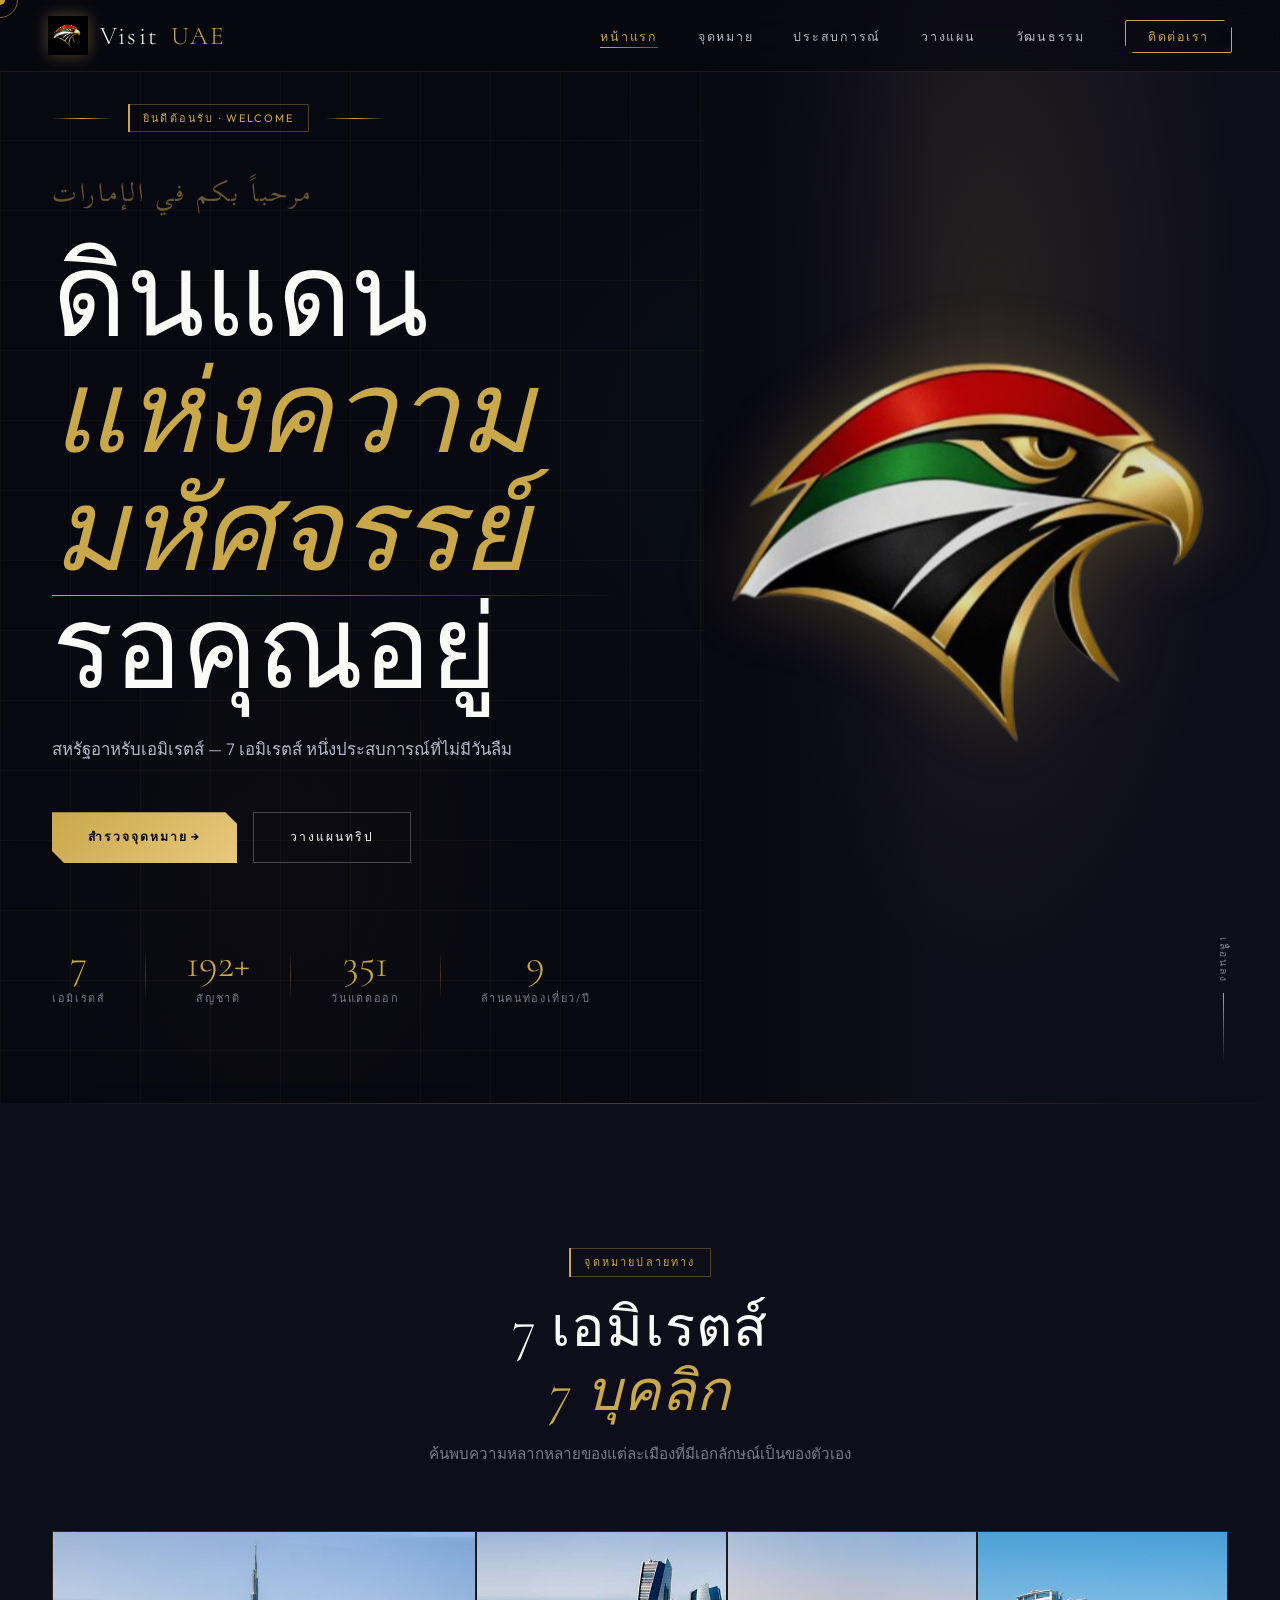
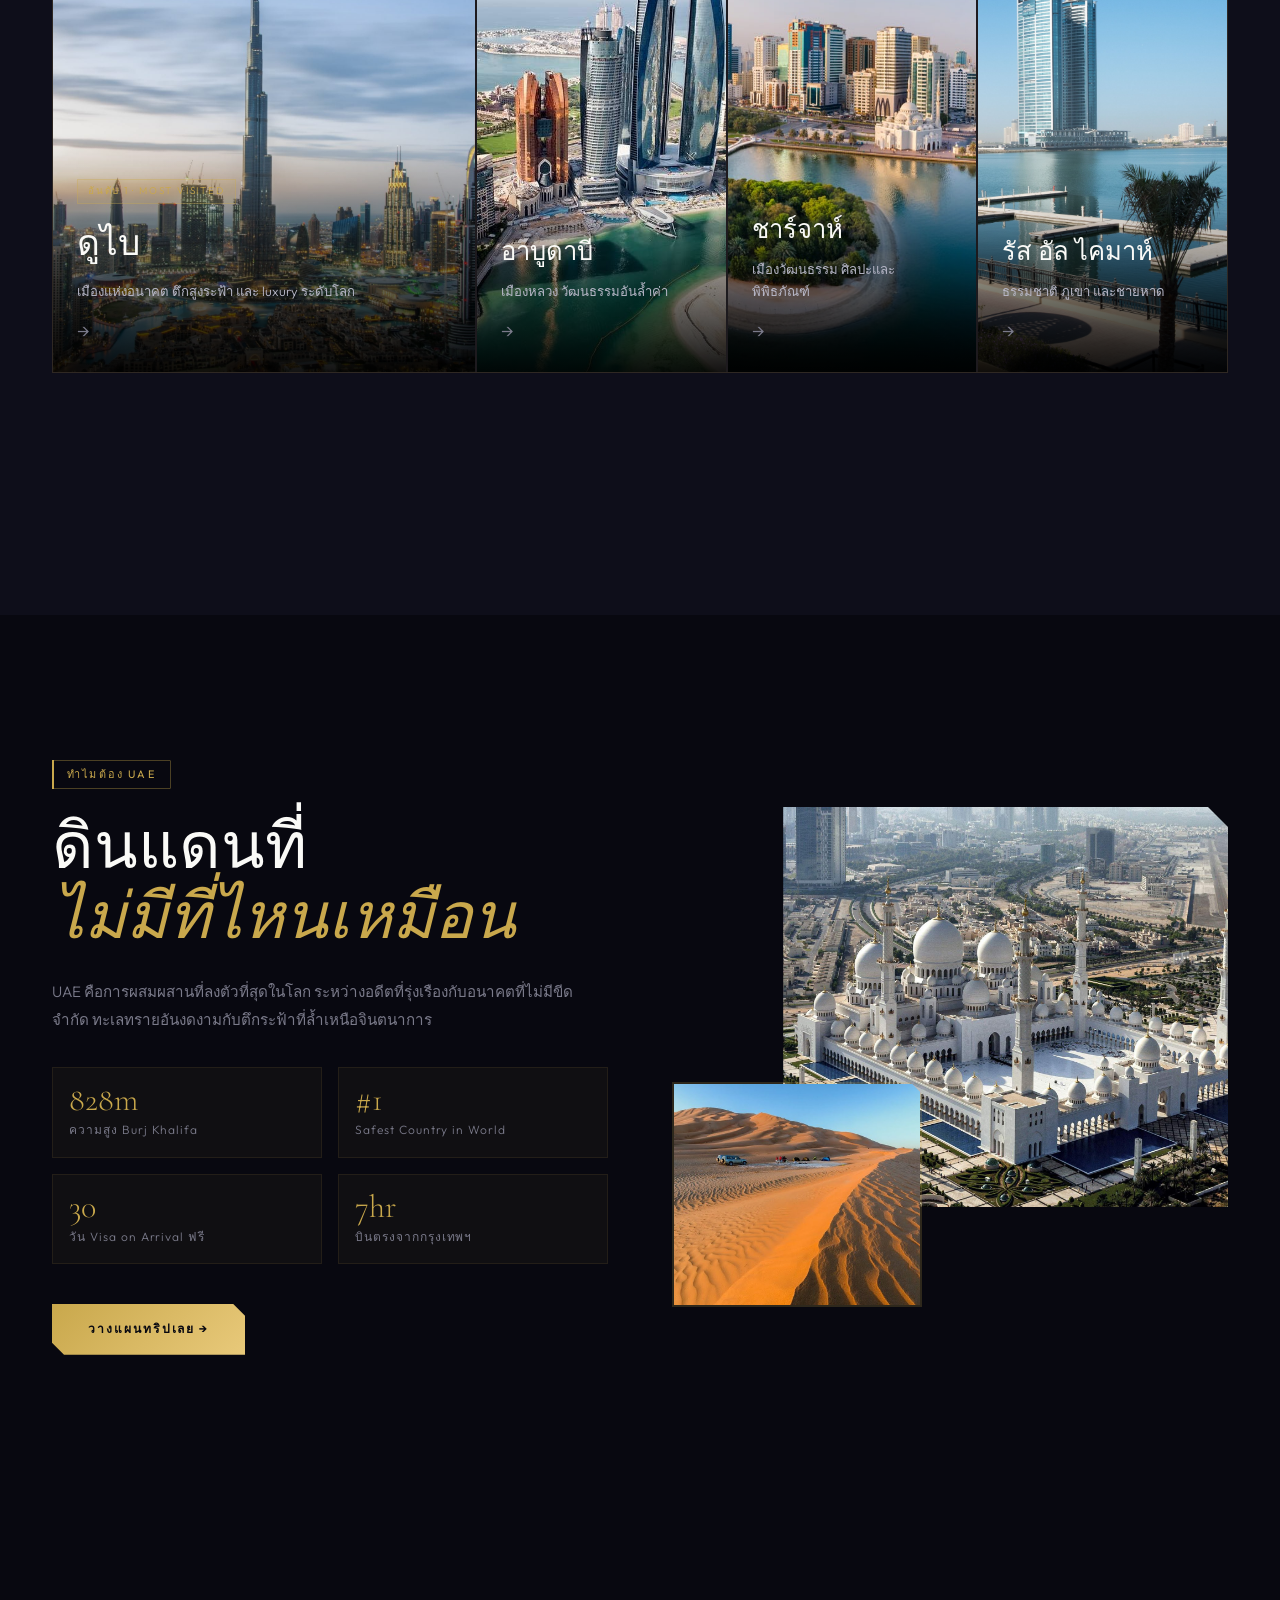
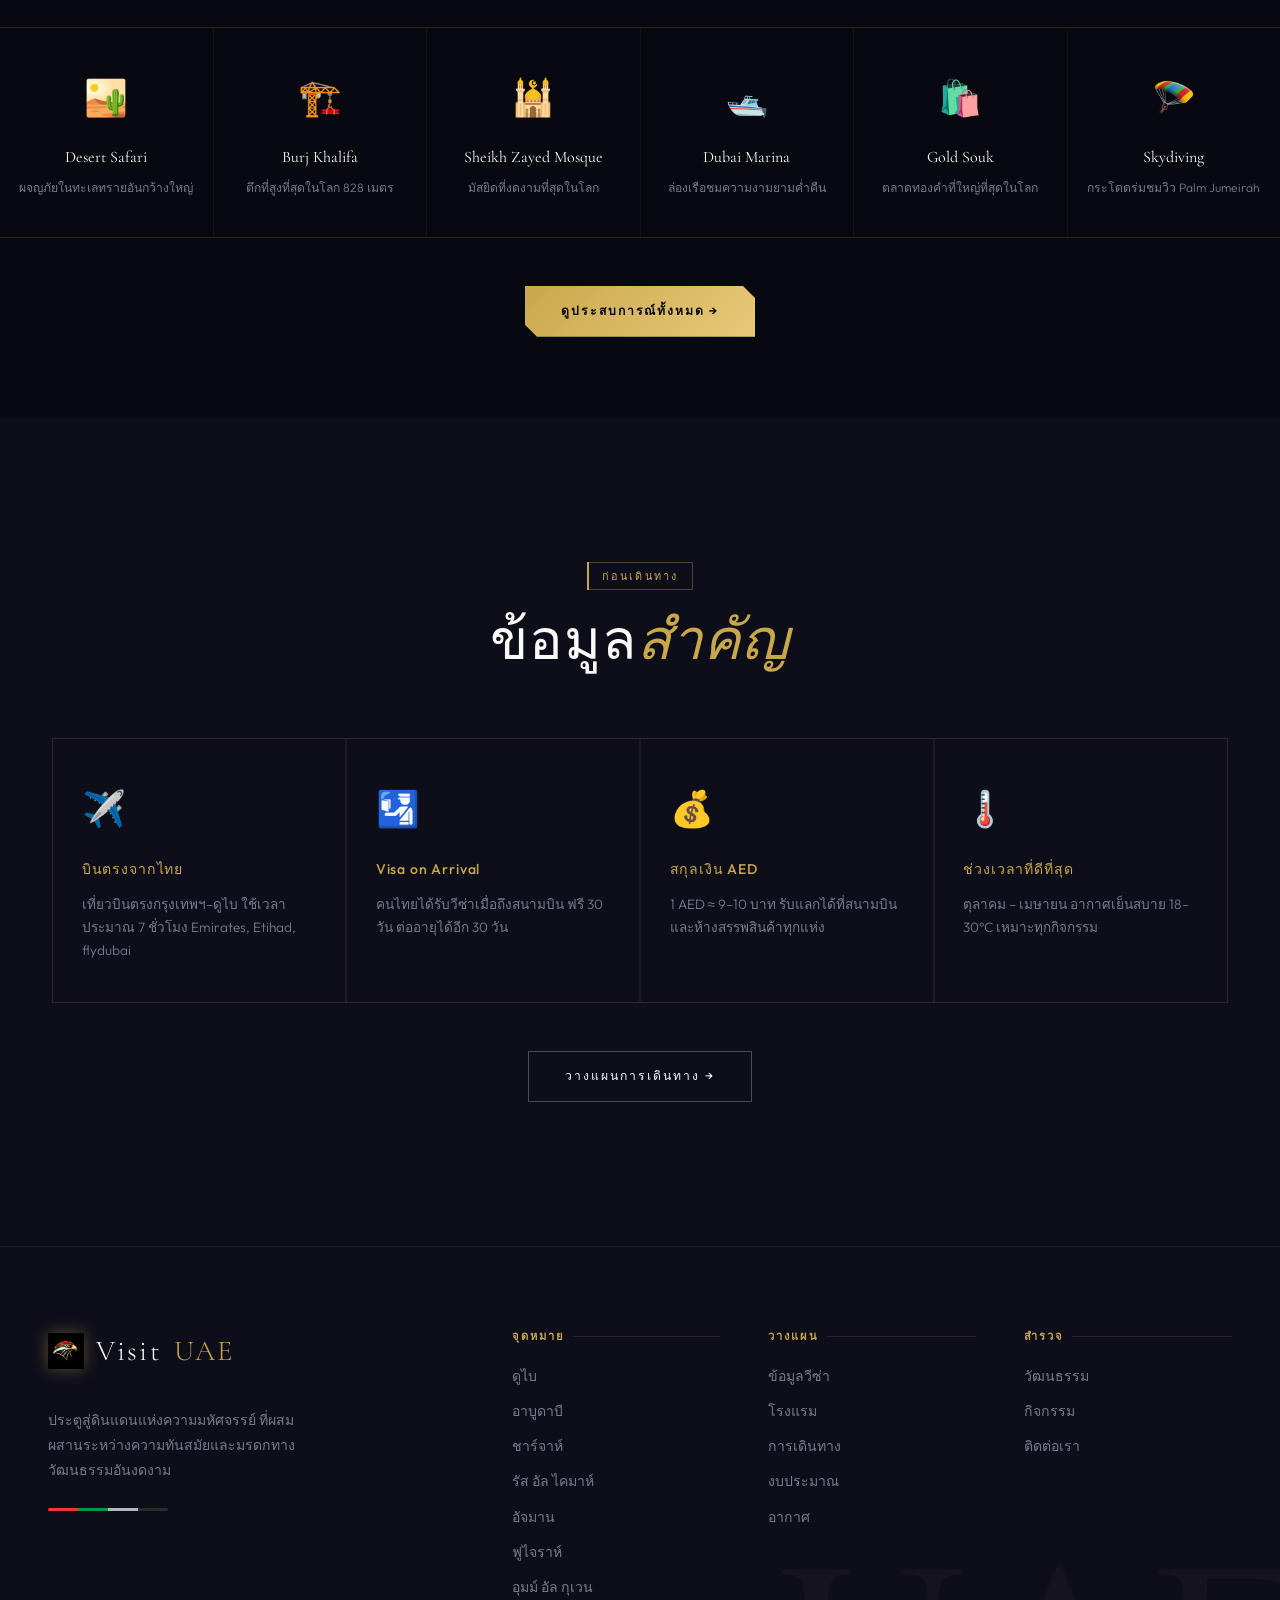
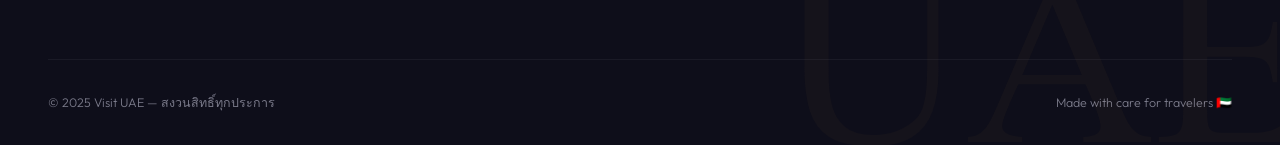
==== index.html @ 6835ab8e "Add files via upload" ====
<!DOCTYPE html>
<html lang="th">
<head>
  <meta charset="UTF-8" />
  <meta name="viewport" content="width=device-width, initial-scale=1.0" />
  <title>Visit UAE — ยินดีต้อนรับสู่สหรัฐอาหรับเอมิเรตส์</title>
  <link rel="stylesheet" href="assets/css/global.css" />
  <link rel="stylesheet" href="assets/css/home.css" />
</head>
<body>
  <div id="nav-placeholder"></div>

  <!-- Hero -->
  <section class="hero">
    <div class="hero-bg">
      <!-- SLOT: Replace hero-bg-image bg with background-image: url('assets/images/hero-dubai.jpg') -->
      <div class="hero-bg-image no-image" data-parallax="0.08"></div>
      <div class="hero-overlay"></div>
      <div class="hero-geo"></div>
    </div>
    <div class="hero-logo">
      <img src="assets/images/PicturesUAE.png" alt="UAE Falcon" />
    </div>
    <div class="hero-side">
      <!-- SLOT: Replace with background-image: url('assets/images/burj-night.jpg') -->
      <div class="hero-side-img"></div>
    </div>
    <div class="hero-content container">
      <div class="hero-eyebrow fade-up">
        <span class="gold-line"></span>
        <span class="tag">ยินดีต้อนรับ · Welcome</span>
        <span class="gold-line"></span>
      </div>
      <div class="hero-arabic fade-up" data-delay="100">مرحباً بكم في الإمارات</div>
      <h1 class="hero-title fade-up" data-delay="150">
        ดินแดน<br/>
        <em>แห่งความมหัศจรรย์</em><br/>
        รอคุณอยู่
      </h1>
      <p class="hero-sub fade-up" data-delay="200">สหรัฐอาหรับเอมิเรตส์ — 7 เอมิเรตส์ หนึ่งประสบการณ์ที่ไม่มีวันลืม</p>
      <div class="hero-actions fade-up" data-delay="280">
        <a href="destinations.html" class="btn-primary">สำรวจจุดหมาย →</a>
        <a href="plan.html" class="btn-outline">วางแผนทริป</a>
      </div>
      <div class="hero-stats fade-up" data-delay="360">
        <div class="stat">
          <span class="stat-num" data-count="7">7</span>
          <span class="stat-label">เอมิเรตส์</span>
        </div>
        <div class="stat-divider"></div>
        <div class="stat">
          <span class="stat-num" data-count="200" data-suffix="+">200+</span>
          <span class="stat-label">สัญชาติ</span>
        </div>
        <div class="stat-divider"></div>
        <div class="stat">
          <span class="stat-num" data-count="365">365</span>
          <span class="stat-label">วันแดดออก</span>
        </div>
        <div class="stat-divider"></div>
        <div class="stat">
          <span class="stat-num" data-count="9">9</span>
          <span class="stat-label">ล้านคนท่องเที่ยว/ปี</span>
        </div>
      </div>
    </div>
    <div class="hero-scroll-hint">
      <span>เลื่อนลง</span>
      <div class="scroll-line"></div>
    </div>
  </section>

  <!-- Destinations Preview -->
  <section class="destinations-preview">
    <div class="container">
      <div class="section-header">
        <span class="tag">จุดหมายปลายทาง</span>
        <h2 class="section-title fade-up">7 เอมิเรตส์<br/><em>7 บุคลิก</em></h2>
        <p class="section-subtitle fade-up">ค้นพบความหลากหลายของแต่ละเมืองที่มีเอกลักษณ์เป็นของตัวเอง</p>
      </div>
      <div class="dest-grid fade-up">
        <a href="destinations.html#dubai" class="dest-card dest-card--large">
          <div class="dest-img dest-img--dubai" 
            style="background-image: url('assets/images/dubai.jpg');
                  background-position: 50% center;">
          </div>
          <div class="dest-info">
            <span class="dest-tag">อันดับ 1 · Most Visited</span>
            <h3>ดูไบ</h3>
            <p>เมืองแห่งอนาคต ตึกสูงระฟ้า และ luxury ระดับโลก</p>
            <span class="dest-arrow">→</span>
          </div>
        </a>
        <a href="destinations.html#abudhabi" class="dest-card">
          <div class="dest-img dest-img--abudhabi" 
            style="background-image: url('assets/images/abudhabi.jpg');
                  background-position: 60% center;">
          </div>
          <div class="dest-info">
            <h3>อาบูดาบี</h3>
            <p>เมืองหลวง วัฒนธรรมอันล้ำค่า</p>
            <span class="dest-arrow">→</span>
          </div>
        </a>
        <a href="destinations.html#sharjah" class="dest-card">
          <div class="dest-img dest-img--sharjah" 
            style="background-image: url('assets/images/sharjah.jpg');
                  background-position: 60% center;">
          </div>
          <div class="dest-info">
            <h3>ชาร์จาห์</h3>
            <p>เมืองวัฒนธรรม ศิลปะและพิพิธภัณฑ์</p>
            <span class="dest-arrow">→</span>
          </div>
        </a>
        <a href="destinations.html#rak" class="dest-card">
          <div class="dest-img dest-img--rak" 
            style="background-image: url('assets/images/rak.jpg');
                  background-position: 90% center;">
          </div>
          <div class="dest-info">
            <h3>รัส อัล ไคมาห์</h3>
            <p>ธรรมชาติ ภูเขา และชายหาด</p>
            <span class="dest-arrow">→</span>
          </div>
        </a>
      </div>
      <div style="text-align:center; margin-top:3rem;">
        <a href="destinations.html" class="btn-outline fade-up">ดู 7 เอมิเรตส์ทั้งหมด →</a>
      </div>
    </div>
  </section>

  <!-- UAE Showcase -->
  <section class="uae-showcase">
    <div class="container">
      <div class="showcase-grid">
        <div class="showcase-text fade-left">
          <span class="tag" style="margin-bottom:1.5rem;display:inline-block;">ทำไมต้อง UAE</span>
          <h2>ดินแดนที่<br/><em>ไม่มีที่ไหนเหมือน</em></h2>
          <p>UAE คือการผสมผสานที่ลงตัวที่สุดในโลก ระหว่างอดีตที่รุ่งเรืองกับอนาคตที่ไม่มีขีดจำกัด ทะเลทรายอันงดงามกับตึกระฟ้าที่ล้ำเหนือจินตนาการ</p>
          <div class="showcase-facts">
            <div class="fact-item">
              <div class="fact-num">828m</div>
              <div class="fact-label">ความสูง Burj Khalifa</div>
            </div>
            <div class="fact-item">
              <div class="fact-num">#1</div>
              <div class="fact-label">Safest Country in World</div>
            </div>
            <div class="fact-item">
              <div class="fact-num">30</div>
              <div class="fact-label">วัน Visa on Arrival ฟรี</div>
            </div>
            <div class="fact-item">
              <div class="fact-num">7hr</div>
              <div class="fact-label">บินตรงจากกรุงเทพฯ</div>
            </div>
          </div>
          <a href="plan.html" class="btn-primary">วางแผนทริปเลย →</a>
        </div>
        <div class="showcase-image fade-right">
          <div class="showcase-img-main">
            <div class="img-bg" style="background-image: url('assets/images/SheikhZayedGrandMosque.jpg');"></div>
          </div>
          <div class="showcase-img-accent">
            <div class="img-bg" style="background-image: url('assets/images/RubalKhaliDesert.jpg');"></div>
          </div>
        </div>
      </div>
    </div>
  </section>

  <!-- Experiences Strip -->
  <section class="exp-strip">
    <div class="exp-strip-inner">
      <div class="exp-item fade-up">
        <div class="exp-icon">🏜️</div>
        <h4>Desert Safari</h4>
        <p>ผจญภัยในทะเลทรายอันกว้างใหญ่</p>
      </div>
      <div class="exp-item fade-up">
        <div class="exp-icon">🏗️</div>
        <h4>Burj Khalifa</h4>
        <p>ตึกที่สูงที่สุดในโลก 828 เมตร</p>
      </div>
      <div class="exp-item fade-up">
        <div class="exp-icon">🕌</div>
        <h4>Sheikh Zayed Mosque</h4>
        <p>มัสยิดที่งดงามที่สุดในโลก</p>
      </div>
      <div class="exp-item fade-up">
        <div class="exp-icon">🛥️</div>
        <h4>Dubai Marina</h4>
        <p>ล่องเรือชมความงามยามค่ำคืน</p>
      </div>
      <div class="exp-item fade-up">
        <div class="exp-icon">🛍️</div>
        <h4>Gold Souk</h4>
        <p>ตลาดทองคำที่ใหญ่ที่สุดในโลก</p>
      </div>
      <div class="exp-item fade-up">
        <div class="exp-icon">🪂</div>
        <h4>Skydiving</h4>
        <p>กระโดดร่มชมวิว Palm Jumeirah</p>
      </div>
    </div>
    <div class="exp-strip-cta">
      <a href="experiences.html" class="btn-primary fade-up">ดูประสบการณ์ทั้งหมด →</a>
    </div>
  </section>

  <!-- Quick Info -->
  <section class="quick-info">
    <div class="container">
      <div class="section-header">
        <span class="tag">ก่อนเดินทาง</span>
        <h2 class="section-title fade-up">ข้อมูล<em>สำคัญ</em></h2>
      </div>
      <div class="info-grid">
        <div class="info-card fade-up">
          <div class="info-icon">✈️</div>
          <h4>บินตรงจากไทย</h4>
          <p>เที่ยวบินตรงกรุงเทพฯ–ดูไบ ใช้เวลาประมาณ 7 ชั่วโมง Emirates, Etihad, flydubai</p>
        </div>
        <div class="info-card fade-up">
          <div class="info-icon">🛂</div>
          <h4>Visa on Arrival</h4>
          <p>คนไทยได้รับวีซ่าเมื่อถึงสนามบิน ฟรี 30 วัน ต่ออายุได้อีก 30 วัน</p>
        </div>
        <div class="info-card fade-up">
          <div class="info-icon">💰</div>
          <h4>สกุลเงิน AED</h4>
          <p>1 AED ≈ 9–10 บาท รับแลกได้ที่สนามบินและห้างสรรพสินค้าทุกแห่ง</p>
        </div>
        <div class="info-card fade-up">
          <div class="info-icon">🌡️</div>
          <h4>ช่วงเวลาที่ดีที่สุด</h4>
          <p>ตุลาคม – เมษายน อากาศเย็นสบาย 18–30°C เหมาะทุกกิจกรรม</p>
        </div>
      </div>
      <div style="text-align:center; margin-top:3rem;">
        <a href="plan.html" class="btn-outline fade-up">วางแผนการเดินทาง →</a>
      </div>
    </div>
  </section>

  <div id="footer-placeholder"></div>
  <script src="assets/js/layout.js"></script>
  <script src="assets/js/global.js"></script>
  <script src="assets/js/home.js"></script>
</body>
</html>
---- assets/css/global.css ----
@import url('https://fonts.googleapis.com/css2?family=Cormorant+Garamond:ital,wght@0,300;0,400;0,600;1,300;1,400&family=Outfit:wght@300;400;500;600&family=Scheherazade+New:wght@400;700&display=swap');

:root {
  --gold: #C9A84C;
  --gold-light: #E8C97A;
  --gold-pale: #F5EDD3;
  --gold-dim: rgba(201,168,76,0.15);
  --sand: #F0E6CC;
  --sand-dark: #D4BC8A;
  --deep: #080810;
  --deep-2: #0E0E1A;
  --deep-3: #161624;
  --deep-4: #1E1E30;
  --teal: #1A6B6B;
  --teal-light: #2A9898;
  --red-uae: #EF3340;
  --green-uae: #009A44;
  --white: #FAFAF7;
  --text-muted: #7A7A8A;
  --text-mid: #B8B8C8;

  --font-display: 'Cormorant Garamond', Georgia, serif;
  --font-body: 'Outfit', sans-serif;
  --font-arabic: 'Scheherazade New', serif;

  --nav-height: 72px;
  --transition: 0.35s cubic-bezier(0.4, 0, 0.2, 1);
  --transition-slow: 0.7s cubic-bezier(0.4, 0, 0.2, 1);
}

*, *::before, *::after { box-sizing: border-box; margin: 0; padding: 0; }

html { scroll-behavior: smooth; font-size: 16px; }

body {
  background: var(--deep);
  color: var(--white);
  font-family: var(--font-body);
  font-weight: 300;
  line-height: 1.7;
  overflow-x: hidden;
  cursor: none;
}

/* ── Custom Cursor ── */
.cursor {
  position: fixed;
  width: 10px; height: 10px;
  background: var(--gold);
  border-radius: 50%;
  pointer-events: none;
  z-index: 99999;
  transform: translate(-50%, -50%);
  transition: transform 0.1s ease, width 0.3s ease, height 0.3s ease, background 0.3s ease;
  mix-blend-mode: difference;
}

.cursor-ring {
  position: fixed;
  width: 36px; height: 36px;
  border: 1px solid rgba(201,168,76,0.6);
  border-radius: 50%;
  pointer-events: none;
  z-index: 99998;
  transform: translate(-50%, -50%);
  transition: all 0.15s ease;
}

.cursor.hover { width: 20px; height: 20px; }
.cursor-ring.hover { width: 60px; height: 60px; border-color: var(--gold); }

/* ── Scrollbar ── */
::-webkit-scrollbar { width: 3px; }
::-webkit-scrollbar-track { background: var(--deep-2); }
::-webkit-scrollbar-thumb { background: linear-gradient(to bottom, var(--gold), var(--teal)); border-radius: 2px; }

/* ── Navigation ── */
nav {
  position: fixed;
  top: 0; left: 0; right: 0;
  height: var(--nav-height);
  z-index: 1000;
  display: flex;
  align-items: center;
  justify-content: space-between;
  padding: 0 3rem;
  background: rgba(8,8,16,0.7);
  backdrop-filter: blur(24px);
  border-bottom: 1px solid rgba(201,168,76,0.12);
  transition: var(--transition);
}

nav.scrolled {
  background: rgba(8,8,16,0.97);
  border-bottom-color: rgba(201,168,76,0.2);
}

.nav-logo {
  font-family: var(--font-display);
  font-size: 1.6rem;
  font-weight: 300;
  letter-spacing: 0.08em;
  color: var(--white);
  text-decoration: none;
  display: flex;
  align-items: center;
  gap: 12px;
}

.nav-logo-img {
  height: 40px;
  width: auto;
  object-fit: contain;
  filter: drop-shadow(0 0 8px rgba(201,168,76,0.4));
  transition: filter var(--transition);
}

.nav-logo:hover .nav-logo-img {
  filter: drop-shadow(0 0 14px rgba(201,168,76,0.7));
}

.nav-logo span { color: var(--gold); }

.nav-links {
  display: flex;
  align-items: center;
  gap: 2.5rem;
  list-style: none;
}

.nav-links a {
  color: var(--text-mid);
  text-decoration: none;
  font-size: 0.78rem;
  letter-spacing: 0.14em;
  text-transform: uppercase;
  font-weight: 400;
  transition: color var(--transition);
  position: relative;
  padding-bottom: 4px;
}

.nav-links a::after {
  content: '';
  position: absolute;
  bottom: 0; left: 0;
  width: 0; height: 1px;
  background: linear-gradient(to right, var(--gold), var(--teal));
  transition: width var(--transition);
}

.nav-links a:hover,
.nav-links a.active { color: var(--gold); }

.nav-links a:hover::after,
.nav-links a.active::after { width: 100%; }

.nav-cta {
  background: transparent !important;
  border: 1px solid var(--gold) !important;
  color: var(--gold) !important;
  padding: 8px 22px !important;
  border-radius: 2px;
  transition: all var(--transition) !important;
  clip-path: polygon(0 0, calc(100% - 8px) 0, 100% 8px, 100% 100%, 8px 100%, 0 calc(100% - 8px));
}

.nav-cta:hover {
  background: var(--gold) !important;
  color: var(--deep) !important;
}

.nav-cta::after { display: none !important; }

/* ── Hamburger ── */
.hamburger {
  display: none;
  flex-direction: column;
  gap: 5px;
  cursor: pointer;
  padding: 4px;
}

.hamburger span {
  display: block;
  width: 24px; height: 1.5px;
  background: var(--gold);
  transition: var(--transition);
}

/* ── Page Progress Bar ── */
.progress-bar {
  position: fixed;
  top: var(--nav-height);
  left: 0;
  height: 2px;
  background: linear-gradient(to right, var(--gold), var(--teal));
  z-index: 999;
  width: 0%;
  transition: width 0.1s linear;
}

/* ── Gold line ── */
.gold-line {
  display: inline-block;
  width: 60px; height: 1px;
  background: linear-gradient(to right, transparent, var(--gold), transparent);
  vertical-align: middle;
}

/* ── Tag / badge ── */
.tag {
  display: inline-block;
  font-size: 0.68rem;
  letter-spacing: 0.2em;
  text-transform: uppercase;
  color: var(--gold);
  border: 1px solid rgba(201,168,76,0.35);
  padding: 4px 14px;
  border-radius: 1px;
  font-weight: 400;
  position: relative;
}

.tag::before {
  content: '';
  position: absolute;
  left: -1px; top: -1px; bottom: -1px;
  width: 2px;
  background: var(--gold);
}

/* ── Section heading ── */
.section-header {
  text-align: center;
  margin-bottom: 4rem;
}

.section-header .tag { margin-bottom: 1.2rem; }

.section-title {
  font-family: var(--font-display);
  font-size: clamp(2.2rem, 5vw, 3.5rem);
  font-weight: 300;
  line-height: 1.15;
  color: var(--white);
  letter-spacing: 0.02em;
}

.section-title em {
  font-style: italic;
  color: var(--gold);
}

.section-subtitle {
  margin-top: 1rem;
  color: var(--text-muted);
  font-size: 0.95rem;
  max-width: 520px;
  margin-left: auto;
  margin-right: auto;
}

/* ── Button styles ── */
.btn-primary {
  display: inline-flex;
  align-items: center;
  gap: 10px;
  background: linear-gradient(135deg, var(--gold), var(--gold-light));
  color: var(--deep);
  font-family: var(--font-body);
  font-size: 0.76rem;
  font-weight: 600;
  letter-spacing: 0.16em;
  text-transform: uppercase;
  text-decoration: none;
  padding: 15px 36px;
  border: none;
  cursor: none;
  transition: all var(--transition);
  clip-path: polygon(0 0, calc(100% - 12px) 0, 100% 12px, 100% 100%, 12px 100%, 0 calc(100% - 12px));
  position: relative;
  overflow: hidden;
}

.btn-primary::before {
  content: '';
  position: absolute;
  inset: 0;
  background: linear-gradient(135deg, var(--gold-light), var(--gold));
  opacity: 0;
  transition: opacity var(--transition);
}

.btn-primary:hover::before { opacity: 1; }
.btn-primary:hover { transform: translateY(-3px); box-shadow: 0 12px 40px rgba(201,168,76,0.3); }
.btn-primary > * { position: relative; z-index: 1; }

.btn-outline {
  display: inline-flex;
  align-items: center;
  gap: 10px;
  background: transparent;
  color: var(--white);
  font-family: var(--font-body);
  font-size: 0.76rem;
  font-weight: 400;
  letter-spacing: 0.16em;
  text-transform: uppercase;
  text-decoration: none;
  padding: 14px 36px;
  border: 1px solid rgba(255,255,255,0.25);
  cursor: none;
  transition: all var(--transition);
}

.btn-outline:hover {
  border-color: var(--gold);
  color: var(--gold);
  transform: translateY(-2px);
}

/* ── Fade-in animations ── */
.fade-up {
  opacity: 0;
  transform: translateY(40px);
  transition: opacity 0.8s cubic-bezier(0.4,0,0.2,1), transform 0.8s cubic-bezier(0.4,0,0.2,1);
}

.fade-up.visible { opacity: 1; transform: translateY(0); }

.fade-left {
  opacity: 0;
  transform: translateX(-40px);
  transition: opacity 0.8s cubic-bezier(0.4,0,0.2,1), transform 0.8s cubic-bezier(0.4,0,0.2,1);
}

.fade-left.visible { opacity: 1; transform: translateX(0); }

.fade-right {
  opacity: 0;
  transform: translateX(40px);
  transition: opacity 0.8s cubic-bezier(0.4,0,0.2,1), transform 0.8s cubic-bezier(0.4,0,0.2,1);
}

.fade-right.visible { opacity: 1; transform: translateX(0); }

.scale-in {
  opacity: 0;
  transform: scale(0.9);
  transition: opacity 0.8s cubic-bezier(0.4,0,0.2,1), transform 0.8s cubic-bezier(0.4,0,0.2,1);
}

.scale-in.visible { opacity: 1; transform: scale(1); }

/* ── Container ── */
.container {
  max-width: 1240px;
  margin: 0 auto;
  padding: 0 2rem;
}

/* ── Geometric Decorations ── */
.geo-ornament {
  position: absolute;
  pointer-events: none;
  opacity: 0.06;
}

/* ── Image placeholder system ── */
.img-placeholder {
  position: relative;
  overflow: hidden;
  background: var(--deep-3);
}

.img-placeholder img {
  width: 100%;
  height: 100%;
  object-fit: cover;
  display: block;
  transition: transform 0.7s cubic-bezier(0.4,0,0.2,1);
}

.img-placeholder .placeholder-overlay {
  position: absolute;
  inset: 0;
  display: flex;
  flex-direction: column;
  align-items: center;
  justify-content: center;
  gap: 8px;
  background: var(--deep-3);
  border: 1px dashed rgba(201,168,76,0.2);
  color: var(--text-muted);
  font-size: 0.75rem;
  letter-spacing: 0.1em;
  text-align: center;
  padding: 1rem;
  transition: opacity 0.3s ease;
}

.img-placeholder img.loaded + .placeholder-overlay { opacity: 0; pointer-events: none; }
.img-placeholder img:not(.loaded) { opacity: 0; position: absolute; }

.placeholder-icon { font-size: 2rem; opacity: 0.4; }

/* ── UAE Flag Strip ── */
.uae-flag-strip {
  display: flex;
  height: 3px;
  width: 100%;
}

.flag-red { flex: 1; background: var(--red-uae); }
.flag-green { flex: 1; background: var(--green-uae); }
.flag-white { flex: 1; background: rgba(255,255,255,0.7); }
.flag-black { flex: 1; background: #1a1a1a; }

/* ── Section ── */
section { position: relative; }

/* ── Footer ── */
footer {
  background: var(--deep-2);
  border-top: 1px solid rgba(201,168,76,0.12);
  padding: 5rem 3rem 2rem;
  position: relative;
  overflow: hidden;
}

footer::before {
  content: 'UAE';
  position: absolute;
  right: -2rem;
  bottom: -3rem;
  font-family: var(--font-arabic);
  font-size: 18rem;
  color: rgba(201,168,76,0.03);
  pointer-events: none;
  line-height: 1;
}

.footer-grid {
  display: grid;
  grid-template-columns: 2fr 1fr 1fr 1fr;
  gap: 3rem;
  max-width: 1240px;
  margin: 0 auto 3rem;
}

.footer-brand .nav-logo { font-size: 1.8rem; margin-bottom: 1rem; display: inline-flex; }
.footer-brand p { color: var(--text-muted); font-size: 0.88rem; max-width: 260px; line-height: 1.8; }

.footer-uae-strip { margin-top: 1.5rem; }

.footer-col h4 {
  font-size: 0.7rem;
  letter-spacing: 0.18em;
  text-transform: uppercase;
  color: var(--gold);
  margin-bottom: 1.2rem;
  display: flex;
  align-items: center;
  gap: 8px;
}

.footer-col h4::after {
  content: '';
  flex: 1;
  height: 1px;
  background: rgba(201,168,76,0.15);
}

.footer-col ul { list-style: none; }
.footer-col ul li { margin-bottom: 0.7rem; }
.footer-col ul li a {
  color: var(--text-muted);
  text-decoration: none;
  font-size: 0.88rem;
  transition: color var(--transition), padding-left var(--transition);
  display: block;
}
.footer-col ul li a:hover { color: var(--gold); padding-left: 6px; }

.footer-bottom {
  max-width: 1240px;
  margin: 0 auto;
  padding-top: 2rem;
  border-top: 1px solid rgba(255,255,255,0.05);
  display: flex;
  justify-content: space-between;
  align-items: center;
}

.footer-bottom p { color: var(--text-muted); font-size: 0.78rem; }

/* ── Responsive Nav ── */
@media (max-width: 768px) {
  nav { padding: 0 1.5rem; }
  .nav-links { display: none; }
  .hamburger { display: flex; }
  .footer-grid { grid-template-columns: 1fr 1fr; gap: 2rem; }
  .footer-bottom { flex-direction: column; gap: 1rem; text-align: center; }
  body { cursor: auto; }
  .cursor, .cursor-ring { display: none; }
}

@media (max-width: 480px) {
  .footer-grid { grid-template-columns: 1fr; }
  .container { padding: 0 1.2rem; }
}

/* ── Parallax wrapper ── */
.parallax-el {
  will-change: transform;
}

/* ── Geometric Islamic Pattern ── */
.islamic-pattern {
  position: absolute;
  inset: 0;
  background-image:
    repeating-conic-gradient(rgba(201,168,76,0.03) 0deg 90deg, transparent 90deg 180deg);
  background-size: 40px 40px;
  pointer-events: none;
}

/* ── Glow effects ── */
.glow-gold {
  box-shadow: 0 0 30px rgba(201,168,76,0.15), 0 0 60px rgba(201,168,76,0.05);
}

/* ── Number decorators ── */
.section-number {
  font-family: var(--font-display);
  font-size: 8rem;
  font-weight: 300;
  color: rgba(201,168,76,0.05);
  line-height: 1;
  position: absolute;
  top: 2rem;
  right: 2rem;
  pointer-events: none;
  user-select: none;
}
---- assets/css/home.css ----
/* ═══════════════════════════════
   HOME PAGE — home.css
═══════════════════════════════ */

/* ── Hero ── */
.hero {
  min-height: 100vh;
  display: flex;
  align-items: center;
  position: relative;
  overflow: hidden;
}

.hero-bg {
  position: absolute;
  inset: 0;
}

.hero-bg-image {
  position: absolute;
  inset: 0;
  background-color: var(--deep);
  /* Replace with: background-image: url('assets/images/hero-dubai.jpg'); */
  background-size: cover;
  background-position: center;
  transform-origin: center;
  transition: transform 8s ease;
}

.hero-bg-image.loaded { transform: scale(1.04); }

.hero-bg-image.no-image {
  background:
    radial-gradient(ellipse 70% 60% at 65% 40%, rgba(26,107,107,0.22) 0%, transparent 60%),
    radial-gradient(ellipse 50% 70% at 20% 80%, rgba(201,168,76,0.1) 0%, transparent 50%),
    radial-gradient(ellipse 40% 40% at 80% 20%, rgba(201,168,76,0.08) 0%, transparent 40%),
    var(--deep);
}

.hero-logo {
  position: absolute;
  left: 50%;
  top: 50%;
  transform: translateY(-50%);
  z-index: 3;
  opacity: 0;
  transition: opacity 0.6s ease;
  background: transparent;
  animation: falconEntrance 1.4s cubic-bezier(0.22, 1, 0.36, 1) 0s forwards;
}

.hero-logo img {
  width: 700px;
  height: auto;
  filter: drop-shadow(0 0 40px rgba(201,168,76,0.3));
  background: transparent;
  display: block;
  animation: falconFloat 5s ease-in-out infinite, falconGlow 4s ease-in-out infinite;
}

.hero-logo:hover img {
  animation: falconFloat 5s ease-in-out infinite, falconGlowHover 1.5s ease-in-out infinite;
  filter: drop-shadow(0 0 60px rgba(201,168,76,0.7)) drop-shadow(0 0 120px rgba(201,168,76,0.3));
}

/* Entrance: เข้ามาจากขวา + fade in + scale */
@keyframes falconEntrance {
  0% {
    opacity: 0;
    transform: translateY(-50%) translateX(80px) scale(0.88) rotate(5deg);
    filter: blur(8px);
  }
  60% {
    opacity: 0.9;
    transform: translateY(-50%) translateX(-10px) scale(1.03) rotate(-1deg);
    filter: blur(0px);
  }
  100% {
    opacity: 0.85;
    transform: translateY(-50%) translateX(0) scale(1) rotate(0deg);
    filter: blur(0px);
  }
}

/* Float: ลอยขึ้นลงเบาๆ */
@keyframes falconFloat {
  0%, 100% { transform: translateY(0px) rotate(0deg); }
  30%       { transform: translateY(-14px) rotate(-1deg); }
  60%       { transform: translateY(-8px) rotate(0.5deg); }
}

/* Glow pulse ปกติ */
@keyframes falconGlow {
  0%, 100% { filter: drop-shadow(0 0 30px rgba(201,168,76,0.25)) drop-shadow(0 20px 60px rgba(0,0,0,0.5)); }
  50%       { filter: drop-shadow(0 0 55px rgba(201,168,76,0.55)) drop-shadow(0 20px 60px rgba(0,0,0,0.5)); }
}

/* Glow hover */
@keyframes falconGlowHover {
  0%, 100% { filter: drop-shadow(0 0 55px rgba(201,168,76,0.6)) drop-shadow(0 0 110px rgba(201,168,76,0.25)); }
  50%       { filter: drop-shadow(0 0 80px rgba(201,168,76,0.85)) drop-shadow(0 0 150px rgba(201,168,76,0.4)); }
}

/* มือถือ — นกอยู่ใต้ hero-content แบบ static */
@media (max-width: 900px) {
  .hero-logo {
    position: static;
    transform: none;
    display: flex;
    justify-content: center;
    margin-top: 2rem;
    opacity: 0;
    animation: falconEntrance 1.4s cubic-bezier(0.22, 1, 0.36, 1) 0.4s forwards;
  }
  .hero-logo img {
    width: 260px;
  }
}

.hero-overlay {
  position: absolute;
  inset: 0;
  background: linear-gradient(
    105deg,
    rgba(8,8,16,0.95) 0%,
    rgba(8,8,16,0.7) 50%,
    rgba(8,8,16,0.3) 100%
  );
}

.hero-geo {
  position: absolute;
  inset: 0;
  background-image:
    linear-gradient(rgba(201,168,76,0.04) 1px, transparent 1px),
    linear-gradient(90deg, rgba(201,168,76,0.04) 1px, transparent 1px);
  background-size: 70px 70px;
  animation: gridShift 20s linear infinite;
}

@keyframes gridShift {
  0% { background-position: 0 0; }
  100% { background-position: 70px 70px; }
}

.hero-content {
  position: relative;
  z-index: 2;
  padding-top: calc(var(--nav-height) + 2rem);
  padding-bottom: 6rem;
  max-width: 50%;
}

.hero-content.container {
  max-width: 1240px;
  padding-right: 40rem;   /* ปรับตัวเลขนี้ได้เลย เช่น 2rem, 4rem, 5rem */
}

.hero-eyebrow {
  display: flex;
  align-items: center;
  gap: 16px;
  margin-bottom: 2.5rem;
}

.hero-title {
  font-family: var(--font-display);
  font-size: clamp(3.5rem, 9vw, 7.5rem);
  font-weight: 300;
  line-height: 1.02;
  letter-spacing: -0.01em;
  margin-bottom: 1.5rem;
  max-width: 750px;
}

.hero-title em {
  font-style: italic;
  color: var(--gold);
  display: inline-block;
  position: relative;
}

.hero-title em::after {
  content: '';
  position: absolute;
  bottom: -4px;
  left: 0;
  width: 100%;
  height: 1px;
  background: linear-gradient(to right, var(--gold), transparent);
}

.hero-arabic {
  font-family: var(--font-arabic);
  font-size: 1.6rem;
  color: rgba(201,168,76,0.5);
  margin-bottom: 1.5rem;
  letter-spacing: 0.1em;
}

.hero-sub {
  color: var(--text-mid);
  font-size: 1.05rem;
  max-width: 460px;
  margin-bottom: 3rem;
  line-height: 1.8;
}

.hero-actions {
  display: flex;
  gap: 1rem;
  flex-wrap: wrap;
  margin-bottom: 5rem;
}

.hero-stats {
  display: flex;
  align-items: center;
  gap: 2.5rem;
}

.stat { text-align: center; }

.stat-num {
  display: block;
  font-family: var(--font-display);
  font-size: 2.5rem;
  font-weight: 300;
  color: var(--gold);
  line-height: 1;
}

.stat-label {
  display: block;
  font-size: 0.68rem;
  letter-spacing: 0.15em;
  text-transform: uppercase;
  color: var(--text-muted);
  margin-top: 6px;
}

.stat-divider {
  width: 1px;
  height: 48px;
  background: linear-gradient(to bottom, transparent, rgba(201,168,76,0.3), transparent);
}

/* ── Hero side image ── */
.hero-side {
  position: absolute;
  right: 0;
  top: 0;
  bottom: 0;
  width: 45%;
  z-index: 1;
  overflow: hidden;
}

.hero-side-img {
  width: 100%;
  height: 100%;
  /* Replace with: background-image: url('assets/images/burj-khalifa.jpg'); */
  background: radial-gradient(ellipse at 50% 30%, rgba(201,168,76,0.12) 0%, transparent 60%), var(--deep-2);
  background-size: cover;
  background-position: center;
}

.hero-side::before {
  content: '';
  position: absolute;
  inset: 0;
  background: linear-gradient(to right, var(--deep) 0%, transparent 40%);
  z-index: 1;
}

.hero-scroll-hint {
  position: absolute;
  bottom: 2.5rem;
  right: 3rem;
  display: flex;
  flex-direction: column;
  align-items: center;
  gap: 10px;
  z-index: 3;
}

.hero-scroll-hint span {
  font-size: 0.65rem;
  letter-spacing: 0.2em;
  text-transform: uppercase;
  color: var(--text-muted);
  writing-mode: vertical-lr;
}

.scroll-line {
  width: 1px;
  height: 70px;
  background: linear-gradient(to bottom, var(--gold), transparent);
  animation: scrollPulse 2.5s ease-in-out infinite;
}

@keyframes scrollPulse {
  0%, 100% { opacity: 0.3; transform: scaleY(1); transform-origin: top; }
  50% { opacity: 1; transform: scaleY(1.1); }
}

/* ── Destinations Preview ── */
.destinations-preview {
  padding: 9rem 0;
  background: var(--deep-2);
  position: relative;
}

.destinations-preview::before {
  content: '';
  position: absolute;
  top: 0; left: 0; right: 0;
  height: 1px;
  background: linear-gradient(to right, transparent, rgba(201,168,76,0.3), transparent);
}

.dest-grid {
  display: grid;
  grid-template-columns: 1.7fr 1fr 1fr 1fr;
  grid-template-rows: 440px;
  gap: 2px;
  background: rgba(201,168,76,0.08);
  border: 1px solid rgba(201,168,76,0.1);
  overflow: hidden;
}

.dest-card {
  position: relative;
  overflow: hidden;
  text-decoration: none;
  display: block;
  background: var(--deep-3);
}

.dest-card:hover .dest-img { transform: scale(1.1); filter: brightness(0.85); }
.dest-card:hover .dest-info { background: rgba(0,0,0,0.75); }
.dest-card:hover .dest-arrow { transform: translateX(8px); color: var(--gold); }
.dest-card:hover .dest-info h3 { color: var(--gold); }

.dest-img {
  position: absolute;
  inset: 0;
  background-size: cover;
  background-position: center;
  transition: transform 0.8s cubic-bezier(0.4,0,0.2,1), filter 0.6s ease;
}

/* Image slots — replace background-image with actual photos */
.dest-img--dubai {
  background-color: #1a2535;
  /* background-image: url('assets/images/dubai.jpg'); */
  background-image:
    radial-gradient(ellipse at 70% 30%, rgba(201,168,76,0.3) 0%, transparent 50%),
    radial-gradient(ellipse at 30% 70%, rgba(26,107,107,0.35) 0%, transparent 60%);
}

.dest-img--abudhabi {
  background-color: #1a1a2e;
  /* background-image: url('assets/images/abudhabi.jpg'); */
  background-image: radial-gradient(ellipse at 50% 30%, rgba(42,152,152,0.35) 0%, transparent 60%);
}

.dest-img--sharjah {
  background-color: #251a0a;
  /* background-image: url('assets/images/sharjah.jpg'); */
  background-image: radial-gradient(ellipse at 50% 50%, rgba(186,117,23,0.35) 0%, transparent 60%);
}

.dest-img--rak {
  background-color: #0a1a10;
  /* background-image: url('assets/images/rak.jpg'); */
  background-image: radial-gradient(ellipse at 50% 40%, rgba(26,107,107,0.4) 0%, transparent 60%);
}

.dest-info {
  position: absolute;
  bottom: 0; left: 0; right: 0;
  padding: 2rem 1.5rem 1.5rem;
  background: linear-gradient(to top, rgba(0,0,0,0.92) 0%, rgba(0,0,0,0.4) 60%, transparent 100%);
  transition: background 0.5s ease;
}

.dest-tag {
  display: inline-block;
  font-size: 0.62rem;
  letter-spacing: 0.18em;
  text-transform: uppercase;
  color: var(--gold);
  background: rgba(201,168,76,0.12);
  border: 1px solid rgba(201,168,76,0.3);
  padding: 3px 10px;
  margin-bottom: 0.6rem;
}

.dest-info h3 {
  font-family: var(--font-display);
  font-size: 1.6rem;
  font-weight: 300;
  color: var(--white);
  margin-bottom: 0.4rem;
  transition: color var(--transition);
}

.dest-card--large .dest-info h3 { font-size: 2.2rem; }

.dest-info p {
  font-size: 0.82rem;
  color: var(--text-mid);
  margin-bottom: 0.8rem;
}

.dest-arrow {
  font-size: 1.2rem;
  color: var(--text-muted);
  transition: all 0.35s ease;
  display: inline-block;
}

/* ── Experiences Strip ── */
.exp-strip {
  padding: 8rem 0 0;
  background: var(--deep);
  position: relative;
}

.exp-strip-inner {
  display: grid;
  grid-template-columns: repeat(6, 1fr);
  gap: 1px;
  background: rgba(201,168,76,0.06);
  border-top: 1px solid rgba(201,168,76,0.1);
  border-bottom: 1px solid rgba(201,168,76,0.1);
}

.exp-item {
  padding: 2.5rem 1.2rem;
  text-align: center;
  background: var(--deep);
  transition: background var(--transition), transform var(--transition);
  cursor: none;
  position: relative;
  overflow: hidden;
}

.exp-item::before {
  content: '';
  position: absolute;
  bottom: 0; left: 50%; right: 50%;
  height: 2px;
  background: var(--gold);
  transition: all var(--transition);
}

.exp-item:hover::before { left: 0; right: 0; }

.exp-item:hover {
  background: var(--deep-3);
  transform: translateY(-4px);
}

.exp-icon {
  font-size: 2.2rem;
  margin-bottom: 1rem;
  display: block;
  transition: transform var(--transition);
}

.exp-item:hover .exp-icon { transform: scale(1.2) rotate(-5deg); }

.exp-item h4 {
  font-family: var(--font-display);
  font-size: 1rem;
  font-weight: 400;
  color: var(--white);
  margin-bottom: 0.5rem;
  transition: color var(--transition);
}

.exp-item:hover h4 { color: var(--gold); }

.exp-item p {
  font-size: 0.76rem;
  color: var(--text-muted);
  line-height: 1.5;
}

.exp-strip-cta {
  text-align: center;
  padding: 3rem 0 5rem;
  background: var(--deep);
}

/* ── Quick Info ── */
.quick-info {
  padding: 9rem 0;
  background: var(--deep-2);
  position: relative;
  overflow: hidden;
}

.info-grid {
  display: grid;
  grid-template-columns: repeat(4, 1fr);
  gap: 1.5px;
  background: rgba(201,168,76,0.08);
  border: 1px solid rgba(201,168,76,0.1);
}

.info-card {
  background: var(--deep-2);
  padding: 2.5rem 1.8rem;
  transition: background var(--transition), transform var(--transition);
  position: relative;
  overflow: hidden;
}

.info-card::after {
  content: '';
  position: absolute;
  top: 0; left: 0;
  width: 2px; height: 0;
  background: var(--gold);
  transition: height var(--transition);
}

.info-card:hover { background: var(--deep-3); transform: translateY(-4px); }
.info-card:hover::after { height: 100%; }

.info-icon {
  font-size: 2.2rem;
  margin-bottom: 1.2rem;
  display: block;
}

.info-card h4 {
  font-size: 0.88rem;
  font-weight: 500;
  color: var(--gold);
  margin-bottom: 0.7rem;
  letter-spacing: 0.06em;
}

.info-card p {
  font-size: 0.85rem;
  color: var(--text-muted);
  line-height: 1.7;
}

/* ── UAE Showcase ── */
.uae-showcase {
  padding: 9rem 0;
  background: var(--deep);
  position: relative;
}

.showcase-grid {
  display: grid;
  grid-template-columns: 1fr 1fr;
  gap: 4rem;
  align-items: center;
}

.showcase-text h2 {
  font-family: var(--font-display);
  font-size: clamp(2.5rem, 5vw, 4rem);
  font-weight: 300;
  line-height: 1.1;
  margin-bottom: 1.5rem;
}

.showcase-text h2 em { font-style: italic; color: var(--gold); }

.showcase-text p {
  color: var(--text-muted);
  font-size: 0.95rem;
  line-height: 1.9;
  margin-bottom: 2rem;
}

.showcase-facts {
  display: grid;
  grid-template-columns: 1fr 1fr;
  gap: 1rem;
  margin-bottom: 2.5rem;
}

.fact-item {
  padding: 1rem;
  background: rgba(201,168,76,0.04);
  border: 1px solid rgba(201,168,76,0.1);
  transition: border-color var(--transition);
}

.fact-item:hover { border-color: rgba(201,168,76,0.3); }

.fact-num {
  font-family: var(--font-display);
  font-size: 2rem;
  font-weight: 300;
  color: var(--gold);
  line-height: 1;
  margin-bottom: 4px;
}

.fact-label {
  font-size: 0.75rem;
  color: var(--text-muted);
  letter-spacing: 0.08em;
}

.showcase-image {
  position: relative;
  height: 500px;
}

.showcase-img-main {
  position: absolute;
  right: 0;
  top: 0;
  width: 80%;
  height: 80%;
  overflow: hidden;
  clip-path: polygon(0 0, calc(100% - 20px) 0, 100% 20px, 100% 100%, 20px 100%, 0 calc(100% - 20px));
}

.showcase-img-main .img-placeholder,
.showcase-img-main .img-bg {
  width: 100%;
  height: 100%;
  /* Replace with: background-image: url('assets/images/sheikh-zayed-mosque.jpg'); */
  background: radial-gradient(ellipse at 50% 40%, rgba(201,168,76,0.25) 0%, rgba(42,152,152,0.2) 40%, var(--deep-3) 100%);
  background-size: cover;
  background-position: center;
}

.showcase-img-accent {
  position: absolute;
  left: 0;
  bottom: 0;
  width: 45%;
  height: 45%;
  overflow: hidden;
  border: 2px solid rgba(201,168,76,0.2);
  clip-path: polygon(0 0, calc(100% - 12px) 0, 100% 12px, 100% 100%, 0 100%);
}

.showcase-img-accent .img-placeholder,
.showcase-img-accent .img-bg {
  width: 100%;
  height: 100%;
  /* Replace with: background-image: url('assets/images/desert-dunes.jpg'); */
  background: radial-gradient(ellipse at 60% 40%, rgba(186,117,23,0.5) 0%, rgba(65,36,2,0.8) 60%, var(--deep) 100%);
  background-size: cover;
  background-position: center;
}

/* ── Responsive ── */
@media (max-width: 1100px) {
  .hero-side { width: 35%; }
}

@media (max-width: 900px) {
  .hero-side { display: none; }
  .hero {
    flex-direction: column;
    align-items: flex-start;
    padding-bottom: 4rem;
  }
  .hero-content,
  .hero-content.container {
    max-width: 100%;
    padding-right: 1.5rem;
    padding-left: 1.5rem;
  }
  .dest-grid {
    grid-template-columns: 1fr 1fr;
    grid-template-rows: 280px 280px;
  }
  .exp-strip-inner { grid-template-columns: repeat(3,1fr); }
  .info-grid { grid-template-columns: repeat(2,1fr); }
  .showcase-grid { grid-template-columns: 1fr; gap: 3rem; }
  .showcase-image { height: 350px; }
}

@media (max-width: 600px) {
  .dest-grid { grid-template-columns: 1fr; grid-template-rows: repeat(4, 260px); }
  .exp-strip-inner { grid-template-columns: repeat(2,1fr); }
  .info-grid { grid-template-columns: 1fr; }
  .hero-stats { gap: 1.2rem; }
  .hero-scroll-hint { display: none; }
  .showcase-facts { grid-template-columns: 1fr; }
}
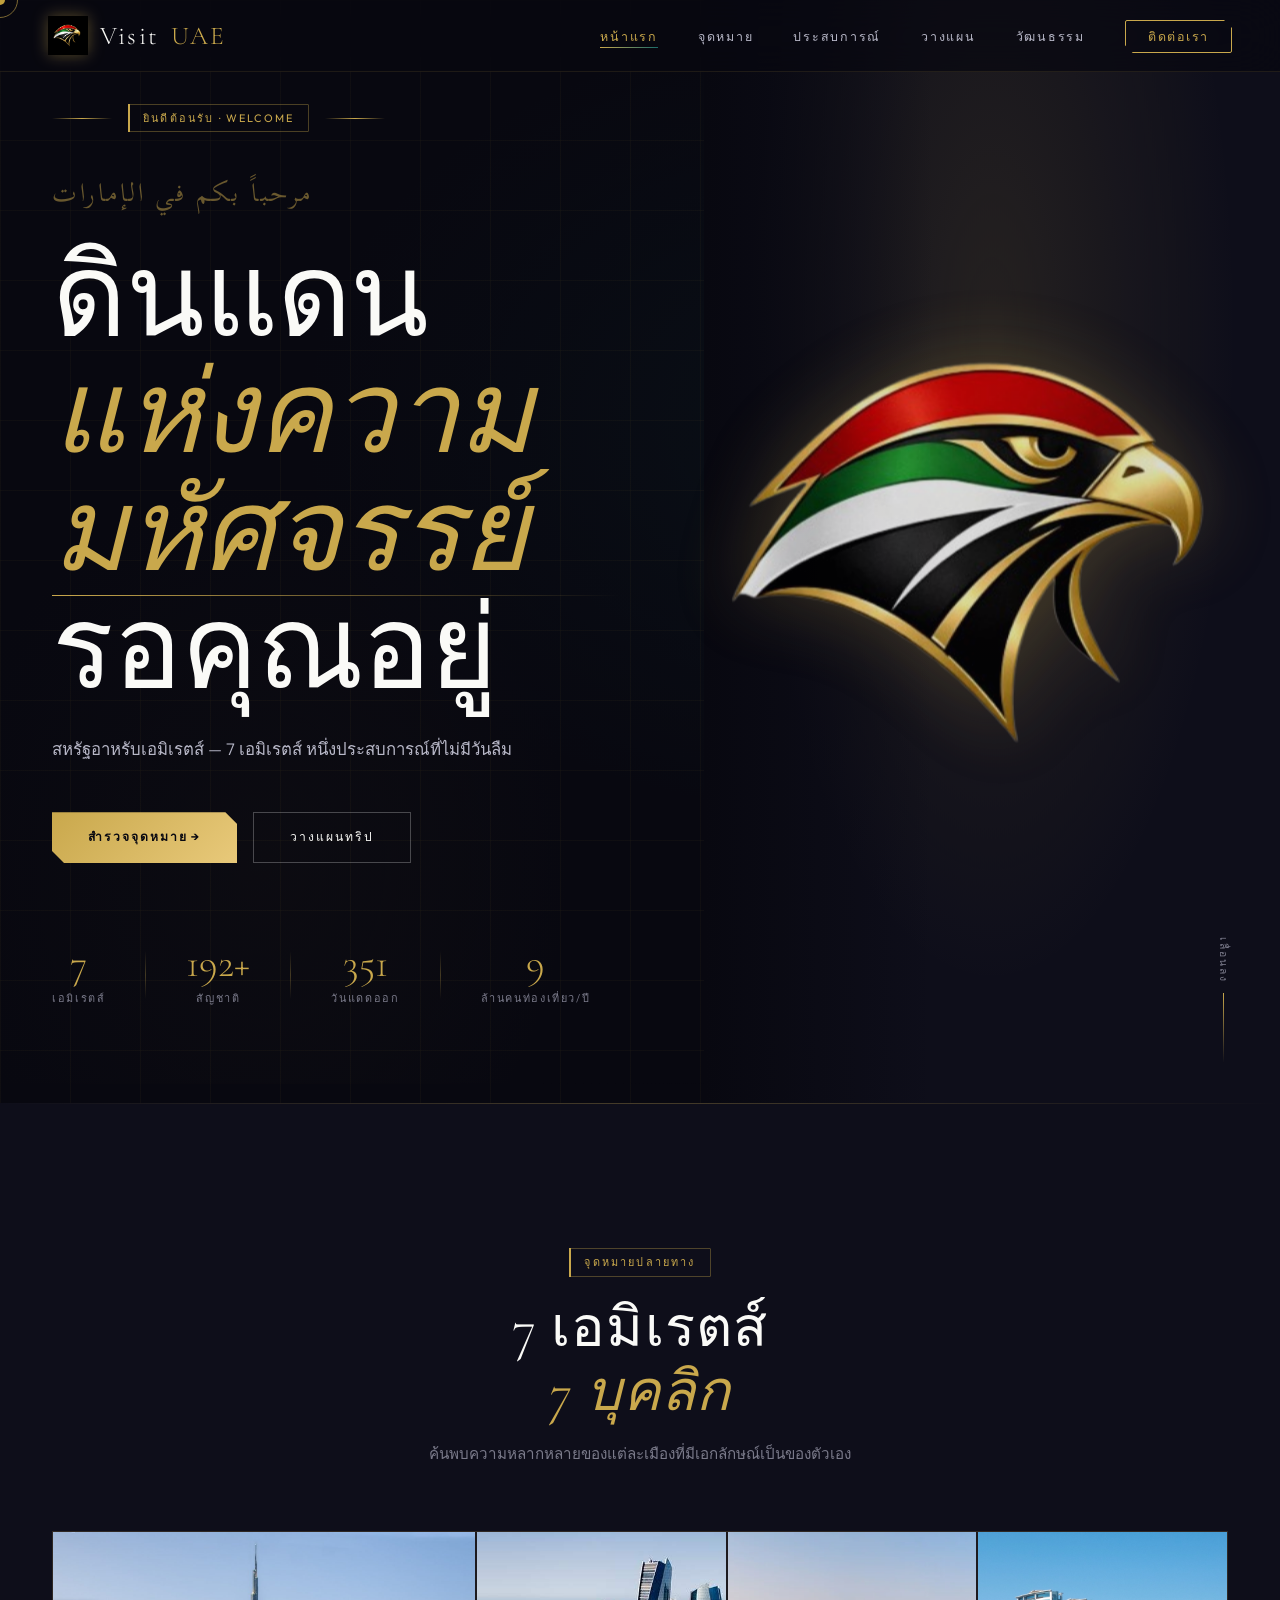
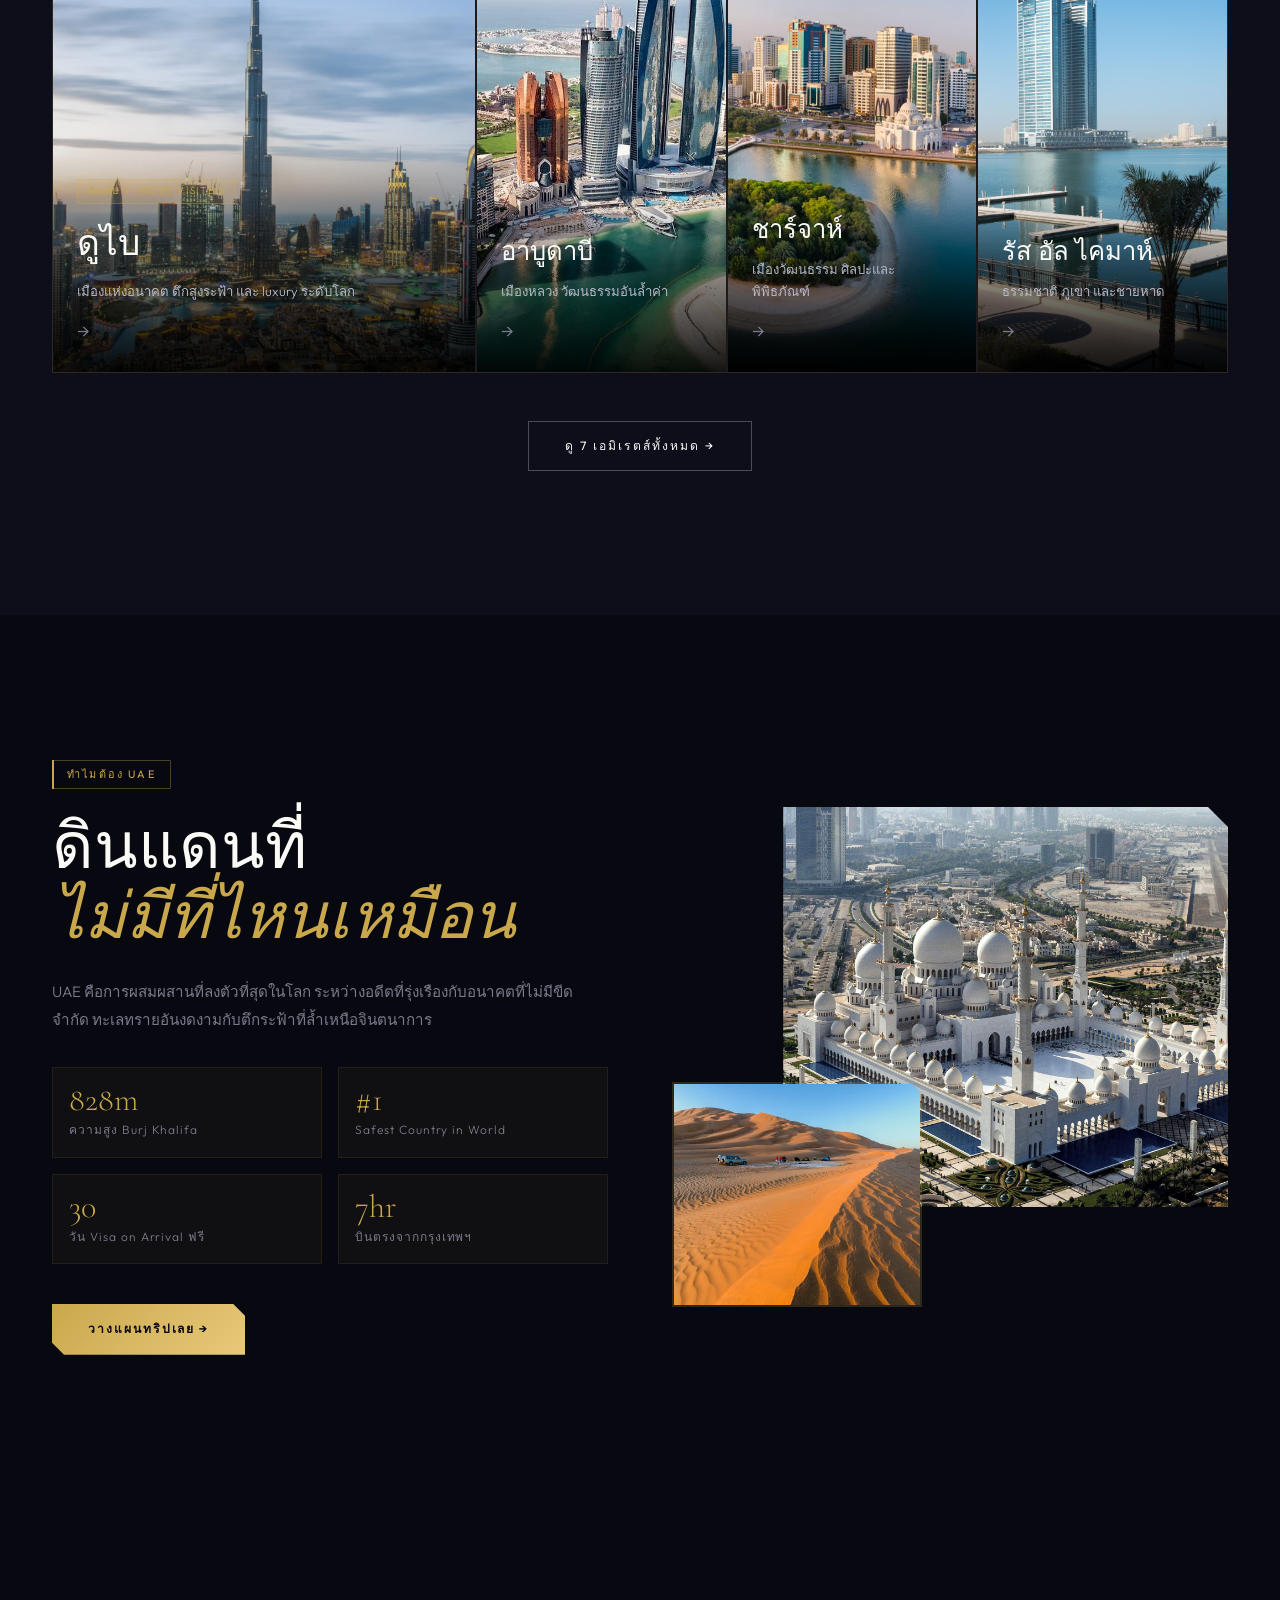
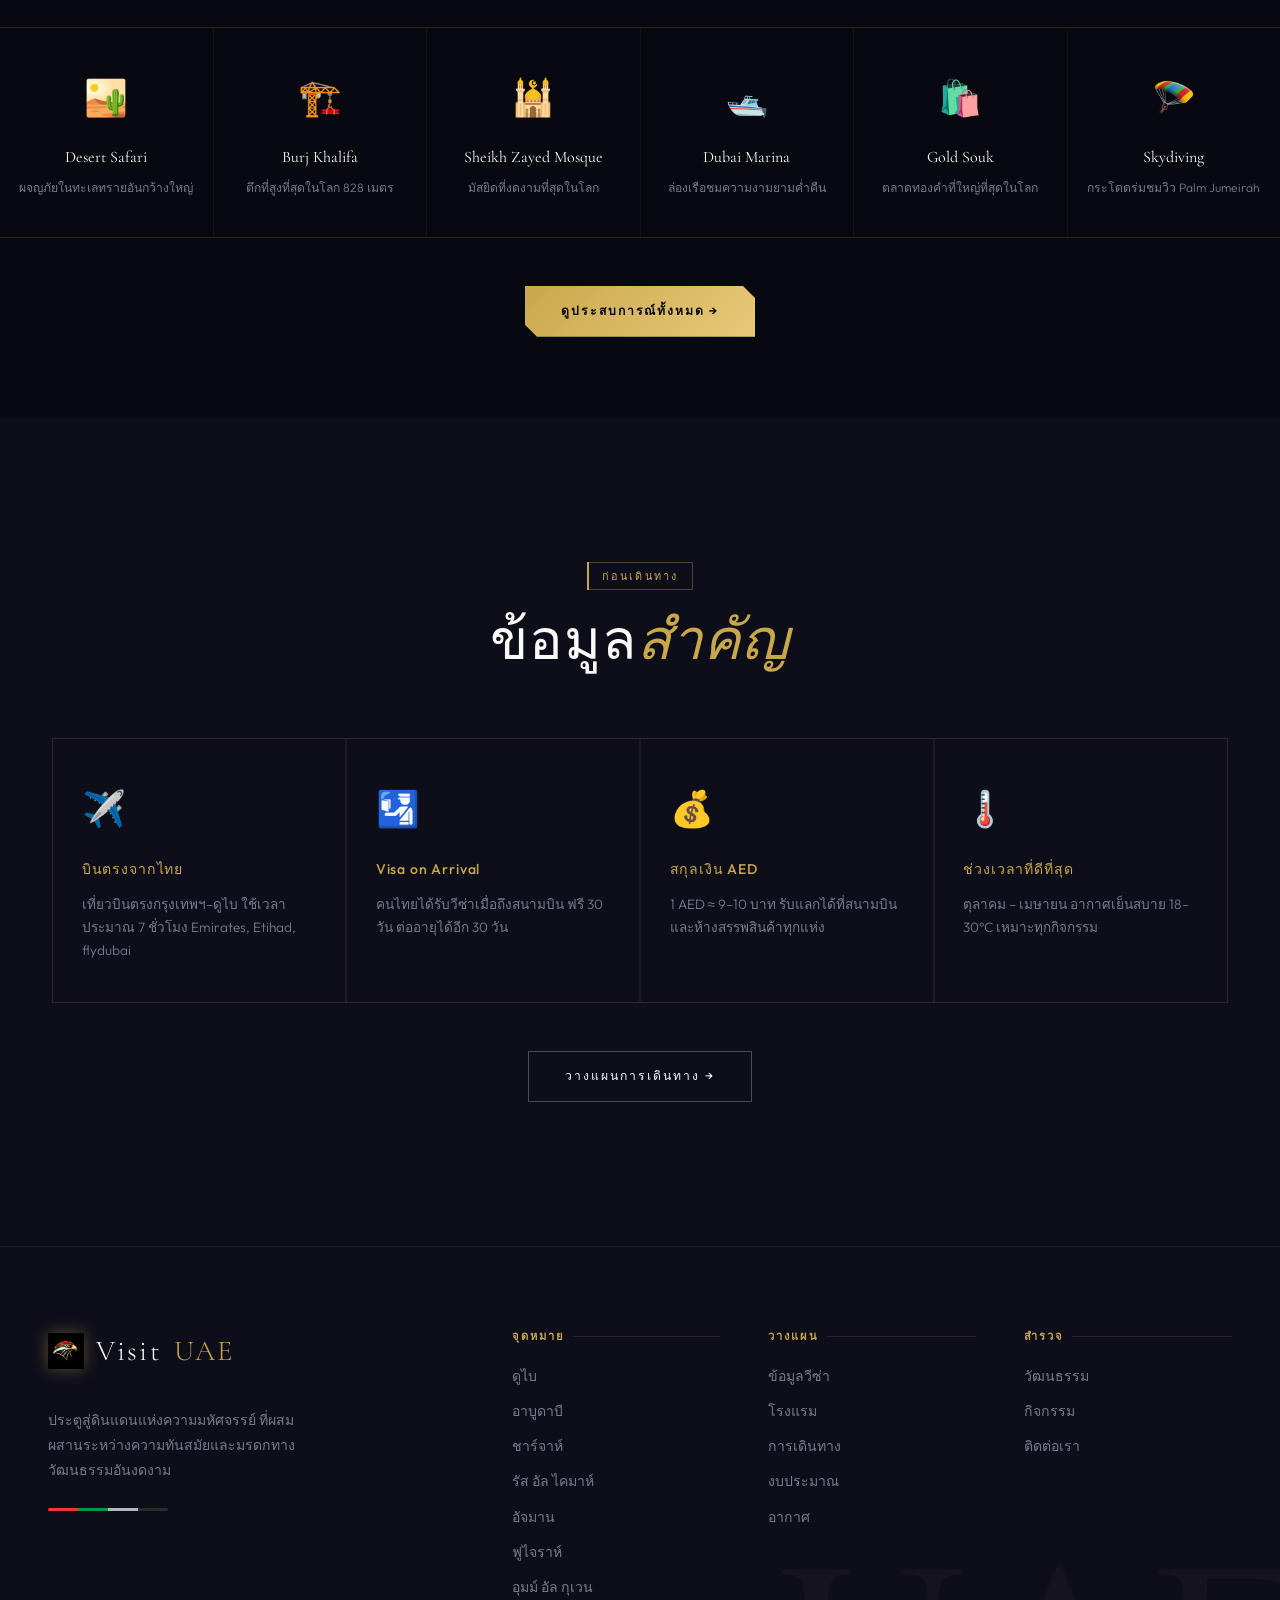
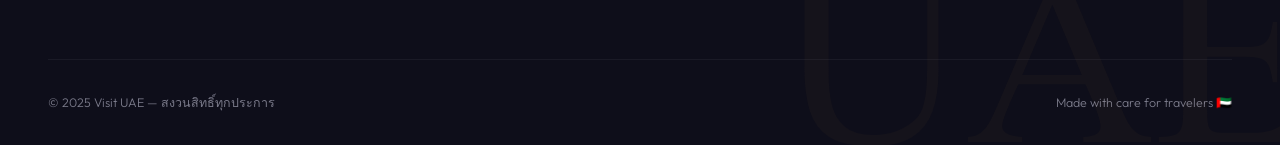
==== commit 8f07597b: "Update index.html" ====
--- a/index.html
+++ b/index.html
@@ -18,9 +18,6 @@
       <div class="hero-overlay"></div>
       <div class="hero-geo"></div>
     </div>
-    <div class="hero-logo">
-      <img src="assets/images/PicturesUAE.png" alt="UAE Falcon" />
-    </div>
     <div class="hero-side">
       <!-- SLOT: Replace with background-image: url('assets/images/burj-night.jpg') -->
       <div class="hero-side-img"></div>
@@ -63,6 +60,10 @@
           <span class="stat-label">ล้านคนท่องเที่ยว/ปี</span>
         </div>
       </div>
+      <!-- Falcon logo — แสดงบนมือถือใต้ stats, desktop อยู่ absolute -->
+      <div class="hero-logo">
+        <img src="assets/images/PicturesUAE.png" alt="UAE Falcon" />
+      </div>
     </div>
     <div class="hero-scroll-hint">
       <span>เลื่อนลง</span>
